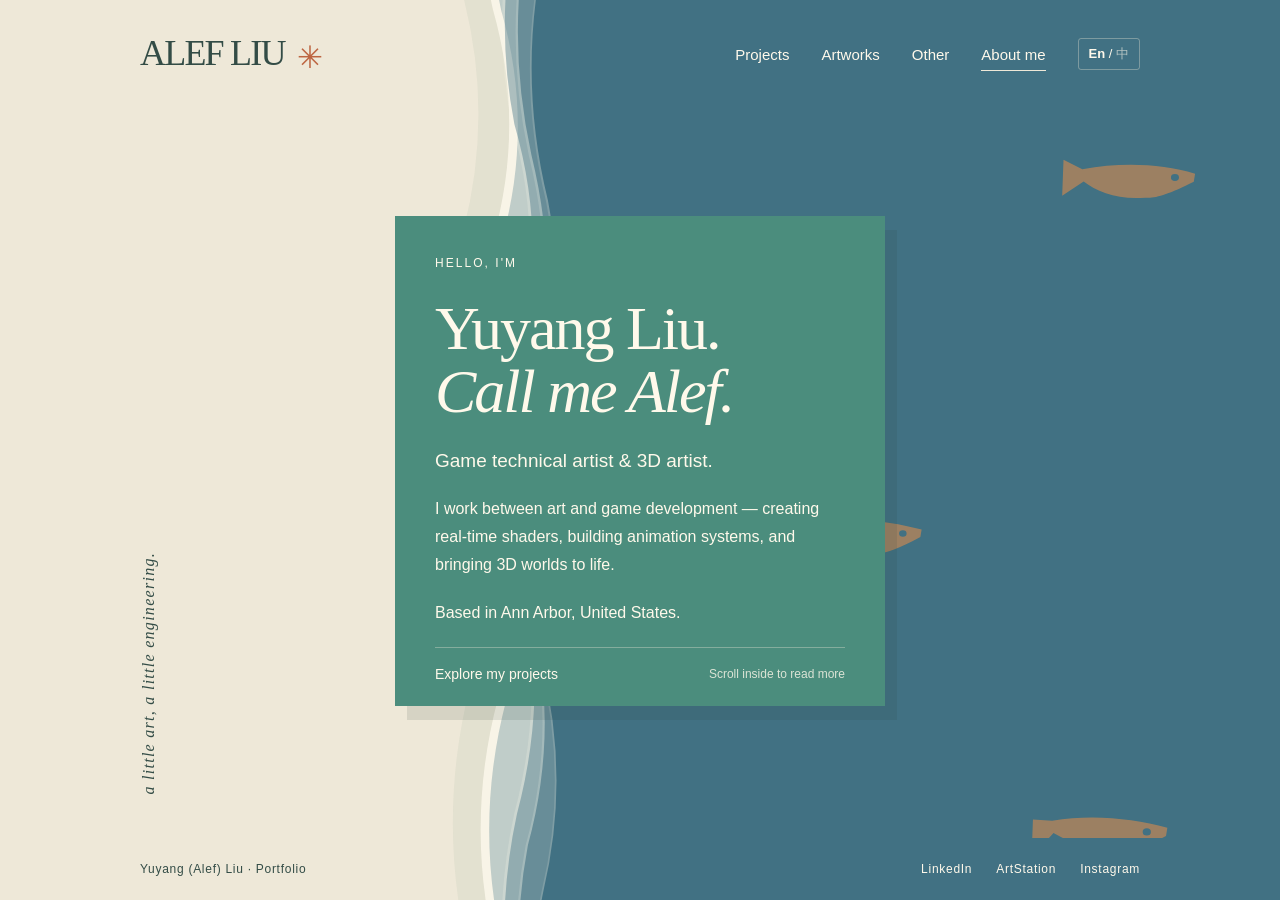
==== index.html @ fae75648 "Publish bilingual portfolio with updated Zelda project" ====
<!doctype html>
<html lang="en">
<head>
  <meta charset="UTF-8"><meta name="viewport" content="width=device-width, initial-scale=1">
  <title>Alef Liu — Games & Art</title>
  <meta name="description" content="Yuyang (Alef) Liu — game technical artist and 3D artist. Selected games, real-time shaders, animation, and illustrations.">
  <link rel="icon" href="data:image/svg+xml,%3Csvg xmlns='http://www.w3.org/2000/svg' viewBox='0 0 32 32'%3E%3Crect width='32' height='32' rx='7' fill='%23417183'/%3E%3Cpath d='M0 19Q8 10 16 19T32 19V32H0Z' fill='%23eee8d8'/%3E%3C/svg%3E">
  <link rel="stylesheet" href="style.css">
  <script src="content.js" defer></script><script src="i18n.js" defer></script><script src="app.js" defer></script><script src="shore.js" defer></script><script src="fish.js" defer></script>
</head>
<body>
  <a class="skip" href="#main">Skip to content</a>
  <canvas id="shore" aria-hidden="true"></canvas>
  <canvas id="fish" aria-hidden="true"></canvas>
  <header class="site-header">
    <canvas id="header-shore" aria-hidden="true"></canvas>
    <a class="wordmark" href="#about" aria-label="Alef Liu, home">ALEF LIU<span class="brand-star" aria-hidden="true">✳</span></a>
    <nav aria-label="Main navigation">
      <a href="#projects">Projects</a><a href="#artworks">Artworks</a><a href="#other">Other</a><a href="#about">About me</a><button class="language-toggle" type="button" aria-label="Switch to Chinese" aria-pressed="false"><span lang="en">En</span> / <span lang="zh-CN">中</span></button>
    </nav>
  </header>
  <main id="main" tabindex="-1"></main>
  <footer class="site-footer"><span>Yuyang (Alef) Liu · Portfolio</span><div class="footer-socials"><a href="https://www.linkedin.com/in/yuyang-alef-liu/" target="_blank" rel="noopener noreferrer">LinkedIn</a><a href="https://www.artstation.com/alefliu" target="_blank" rel="noopener noreferrer">ArtStation</a><a href="https://www.instagram.com/alefliu/" target="_blank" rel="noopener noreferrer">Instagram</a></div></footer>
</body>
</html>
---- style.css ----
:root{--sand:#eee8d8;--sea:#417183;--green:#4b8d7d;--rust:#bd6541;--ink:#334c46;--cream:#fff9eb;--line:rgba(238,232,216,.35);font-family:Arial,Helvetica,sans-serif;color:var(--cream);font-size:16px}
*{box-sizing:border-box}html{scroll-behavior:smooth}body{margin:0;background:linear-gradient(90deg,var(--sand) 40%,var(--sea) 40%);min-width:320px}a{color:inherit;text-underline-offset:6px}button,a{-webkit-tap-highlight-color:transparent}button{font:inherit}button,a,summary{touch-action:manipulation}a:focus-visible,button:focus-visible,summary:focus-visible,[tabindex]:focus-visible{outline:2px solid currentColor;outline-offset:7px}#shore{position:fixed;inset:0;width:100%;height:100%;z-index:-1;pointer-events:none}.site-header{height:112px;padding:0 5vw;display:flex;align-items:center;justify-content:space-between;position:relative;z-index:3}.wordmark{font:36px Georgia,serif;letter-spacing:-1.8px;color:var(--ink);text-decoration:none;white-space:nowrap}.brand-star{color:var(--rust);font-size:31px;margin-left:12px;display:inline-block;vertical-align:middle}nav{display:flex;gap:32px}nav a{font-size:15px;text-decoration:none;padding:12px 0;position:relative}nav a::after{content:"";height:1px;position:absolute;bottom:4px;left:0;right:100%;background:var(--sand);transition:right .25s}nav a:hover::after,nav a[aria-current=page]::after{right:0}.site-footer{display:flex;justify-content:space-between;padding:24px 5vw;font-size:12px;letter-spacing:.06em}.site-footer span{color:var(--ink)}.site-footer a{text-decoration:none}.about-view{min-height:calc(100svh - 178px);display:grid;place-items:center;padding:24px 20px 40px;position:relative}.intro-card{width:min(490px,calc(100vw - 40px));aspect-ratio:1;background:var(--green);box-shadow:12px 14px 0 rgba(40,65,58,.12);position:relative;display:flex;flex-direction:column;padding:38px 40px 24px}.eyebrow{font-size:12px;letter-spacing:.17em;text-transform:uppercase;margin:0 0 24px;line-height:1.6}.intro-scroll{overflow-y:auto;overscroll-behavior:contain;scrollbar-width:thin;scrollbar-color:var(--sand) transparent;flex:1;padding-right:15px;min-height:0}.intro-scroll h1{font:normal clamp(44px,5vw,62px)/1.02 Georgia,serif;letter-spacing:-2px;margin:0 0 23px}.intro-scroll h1 em{font-weight:normal}.intro-scroll p{font-size:16px;line-height:1.75;margin:0 0 20px}.intro-scroll .intro-role{font-size:19px;line-height:1.5}.intro-scroll h2{font:normal 28px Georgia,serif;margin:32px 0 16px}.intro-bottom{display:flex;justify-content:space-between;align-items:center;border-top:1px solid var(--line);margin-top:20px;padding-top:18px;gap:12px}.intro-bottom a{font-size:14px;text-decoration:none}.intro-bottom span{font-size:12px;opacity:.8}.coast-note{position:absolute;left:5vw;bottom:35px;color:var(--ink);font:italic 16px Georgia,serif;writing-mode:vertical-rl;transform:rotate(180deg);letter-spacing:.08em}.collection-heading{display:grid;grid-template-columns:40% 60%;padding-top:38px;margin-bottom:32px}.collection-heading .heading-left{padding:0 4vw 0 5vw;color:var(--ink)}.collection-heading h1{font:normal clamp(46px,6vw,86px)/1.05 Georgia,serif;letter-spacing:-3px;margin:0 0 16px}.collection-heading .eyebrow{color:var(--rust);margin-bottom:15px}.collection-heading .heading-right{padding:15px 5vw 0 7vw;align-self:center;max-width:780px;font-size:17px;line-height:1.8}.project{display:grid;grid-template-columns:40% 60%;padding:45px 0 65px;scroll-margin-top:25px}.project-title{padding:4px 5vw;color:var(--ink)}.project-title-inner{position:sticky;top:40px}.project-number{font:italic 17px Georgia,serif;color:var(--rust);display:block;margin-bottom:24px}.project h2{font:normal clamp(32px,3.8vw,53px)/1.1 Georgia,serif;letter-spacing:-1.6px;margin:0 0 19px;overflow-wrap:anywhere}.project-subtitle{font:italic 19px/1.5 Georgia,serif;margin:0 0 28px}.tags{display:flex;gap:8px 16px;flex-wrap:wrap;font-size:12px;letter-spacing:.08em;text-transform:uppercase;line-height:1.6}.project-content{min-width:0;padding:0 5vw 0 7vw}.media{margin:0 0 25px;background:#315867;overflow:hidden;position:relative}.media img{display:block;width:100%;height:auto;max-height:560px;object-fit:contain}.video{aspect-ratio:16/9}.video iframe{border:0;width:100%;height:100%;display:block}.description{font-size:17px;line-height:1.8;margin:0 0 20px;max-width:65ch}.project-content details{border-bottom:1px solid var(--line);padding-bottom:24px}.project-content summary{cursor:pointer;width:max-content;font:italic 22px Georgia,serif;list-style:none;padding:8px 0;display:flex;gap:20px;align-items:center}.project-content summary::-webkit-details-marker{display:none}.project-content summary::after{content:"+";font:20px Arial,sans-serif}.project-content details[open] summary::after{content:"−"}.detail-body{padding-top:24px;line-height:1.8}.detail-body p{margin:0 0 24px}.detail-body h3{font:normal 25px Georgia,serif;margin:10px 0 15px}.detail-body .media{margin-top:25px}.source-link{display:inline-block;font-size:14px;margin:12px 22px 0 0}.placeholder{aspect-ratio:16/9;border:1px solid var(--line);display:flex;align-items:center;justify-content:center;flex-direction:column;background:transparent;gap:16px}.placeholder strong{font:normal 48px Georgia,serif}.placeholder span{font-size:13px;letter-spacing:.12em}.placeholder small{font-size:13px;opacity:.85}.skip{position:fixed;left:20px;top:-100px;background:var(--green);padding:12px;z-index:10}.skip:focus{top:10px}.empty{padding:5vw}.appear{animation:appear .45s ease both}@keyframes appear{from{opacity:0;transform:translateY(8px)}to{opacity:1;transform:translateY(0)}}
.video img{width:100%;height:100%;object-fit:cover}.play-video{position:absolute;inset:0;border:0;background:linear-gradient(transparent 35%,rgba(12,32,37,.7));color:white;display:flex;align-items:center;justify-content:center;flex-direction:column;gap:18px;cursor:pointer}.play-icon{font-size:40px;width:72px;height:72px;border:1px solid rgba(255,255,255,.8);border-radius:50%;display:grid;place-items:center;background:rgba(24,48,54,.55);transition:transform .2s}.play-video:hover .play-icon{transform:scale(1.08)}.play-video>span:last-child{font-size:14px;text-shadow:0 1px 5px #132e36}.video-fallback{display:block;font-size:12px;margin:-12px 0 22px;opacity:.85}
@media(min-width:1600px){.project-content{padding-right:9vw}.intro-card{width:530px}}
@media(max-width:760px){.site-header{height:auto;min-height:115px;padding:24px 6vw;align-items:flex-start;gap:20px;flex-direction:column}.wordmark{font-size:32px}nav{gap:24px;align-self:flex-end}nav a{font-size:14px}nav a:first-child{color:var(--ink)}.about-view{min-height:calc(100svh - 185px);padding:30px 20px 50px}.intro-card{padding:28px 28px 20px;width:min(440px,calc(100vw - 40px))}.intro-scroll h1{font-size:48px}.intro-scroll p{font-size:16px}.intro-scroll .intro-role{font-size:17px}.intro-bottom span{font-size:11px}.coast-note{display:none}.collection-heading{grid-template-columns:1fr;margin:0;padding:20px 6vw 5px;background:var(--sand);color:var(--ink)}.collection-heading .heading-left,.collection-heading .heading-right{padding:12px 0}.collection-heading h1{font-size:56px}.collection-heading .heading-right{font-size:16px}.project{grid-template-columns:1fr;padding:0}.project-title{background:var(--sand);padding:35px 6vw 55px;position:relative}.project-title::after{content:"";position:absolute;left:0;right:0;bottom:-1px;height:20px;background:var(--sea);clip-path:polygon(0 65%,10% 30%,20% 15%,30% 45%,40% 70%,50% 85%,60% 45%,70% 20%,80% 35%,90% 65%,100% 50%,100% 100%,0 100%)}.project-number{margin-bottom:12px}.project h2{font-size:42px;max-width:560px}.project-subtitle{margin-bottom:18px}.project-content{background:var(--sea);padding:25px 6vw 50px}.project-title-inner{position:static}.description{font-size:16px}.site-footer{gap:15px;padding:22px 6vw;font-size:11px}.collection-open .site-footer{background:var(--sea)}.collection-open .site-footer span{color:var(--sand)}.placeholder strong{font-size:38px}}
@media(prefers-reduced-motion:reduce){html{scroll-behavior:auto}.appear{animation:none}*{transition:none!important}}
.project-shore{display:none}
:root{--content-width:1000px}
@media(min-width:761px){
  .site-header,.site-footer,.collection-open main>section{width:calc(100% - 96px);max-width:var(--content-width);margin-inline:auto}
  .site-header{height:108px;padding:0}
  .site-footer{padding:24px 0}
  .collection-heading{padding-top:28px;margin-bottom:20px}
  .collection-heading .heading-left{padding:0 100px 0 0;text-align:left}
  .collection-heading h1{font-size:64px;letter-spacing:-2.5px}
  .collection-heading .heading-right{padding:12px 0 0 56px;font-size:16px}
  .project{padding:34px 0 50px}
  .project-title{padding:4px 112px 0 0;text-align:right}
  .project-title .tags{justify-content:flex-end}
  .project h2{font-size:40px;letter-spacing:-1.3px;line-height:1.12}
  .project-number{margin-bottom:18px}
  .project-subtitle{font-size:18px;margin-bottom:22px}
  .project-content{padding:0 0 0 56px}
  .description{font-size:16px;line-height:1.75}
  .coast-note{left:max(48px,calc((100vw - var(--content-width))/2))}
}
@media(min-width:761px) and (max-width:1000px){
  .site-header,.site-footer,.collection-open main>section{width:calc(100% - 64px)}
  .project-title{padding-right:90px}
  .project-content,.collection-heading .heading-right{padding-left:40px}
  .collection-heading h1{font-size:52px}
  .project h2{font-size:33px}
  nav{gap:22px}
}
@media(max-width:760px){.project-title{padding-bottom:105px}.project-title::after{display:none}.project-shore{display:block;position:absolute;left:0;bottom:-1px;width:100%;height:86px;pointer-events:none}}

.about-links{display:flex;flex-wrap:wrap;gap:16px 24px;margin-top:24px;padding-bottom:12px}
.intro-scroll .about-work-link,.about-links a{font-size:13px;line-height:1.6}
.footer-socials{display:flex;align-items:center;gap:24px;white-space:nowrap}
.language-toggle{border:1px solid var(--line);border-radius:3px;background:transparent;color:inherit;padding:6px 10px;font-size:13px;white-space:nowrap;cursor:pointer;align-self:center}
.site-header{position:sticky;top:0;z-index:10;isolation:isolate}
body{isolation:isolate}
#shore{z-index:-2}
#fish{position:fixed;inset:0;width:100%;height:100%;z-index:-1;pointer-events:none}
#header-shore{position:absolute;top:0;left:calc(50% - 50vw);width:100vw;height:100%;z-index:-1;pointer-events:none;background:linear-gradient(90deg,var(--sand) 40%,var(--sea) 40%)}
@media(min-width:761px){.project-title-inner{top:140px}.project{scroll-margin-top:132px}}
.language-toggle span{opacity:.6}.language-toggle[aria-pressed=false] span:first-child,.language-toggle[aria-pressed=true] span:last-child{opacity:1;font-weight:bold}
html[lang=zh-CN] .intro-scroll h1{font-size:42px;line-height:1.3;letter-spacing:0}
html[lang=zh-CN] .intro-scroll h2{font-size:25px}html[lang=zh-CN] .collection-heading h1{letter-spacing:0}
@media(max-width:760px){nav{gap:14px;flex-wrap:wrap;justify-content:flex-end}nav a{font-size:13px}.language-toggle{padding:6px;font-size:12px}html[lang=zh-CN] .intro-scroll h1{font-size:32px}}
@media(max-width:760px){.site-footer{flex-wrap:wrap}.footer-socials{margin-left:auto;gap:18px}}
html{overflow-y:scroll}
body{padding-bottom:var(--footer-height,70px);overflow-x:clip}
.site-footer{position:fixed;bottom:0;left:50%;transform:translateX(-50%);z-index:10;isolation:isolate;margin:0}
#footer-shore{position:absolute;inset:0 auto auto 0;width:100vw;height:100%;z-index:-1;pointer-events:none}
@media(max-width:760px){.site-footer{width:100%;padding-bottom:calc(22px + env(safe-area-inset-bottom,0px))}}
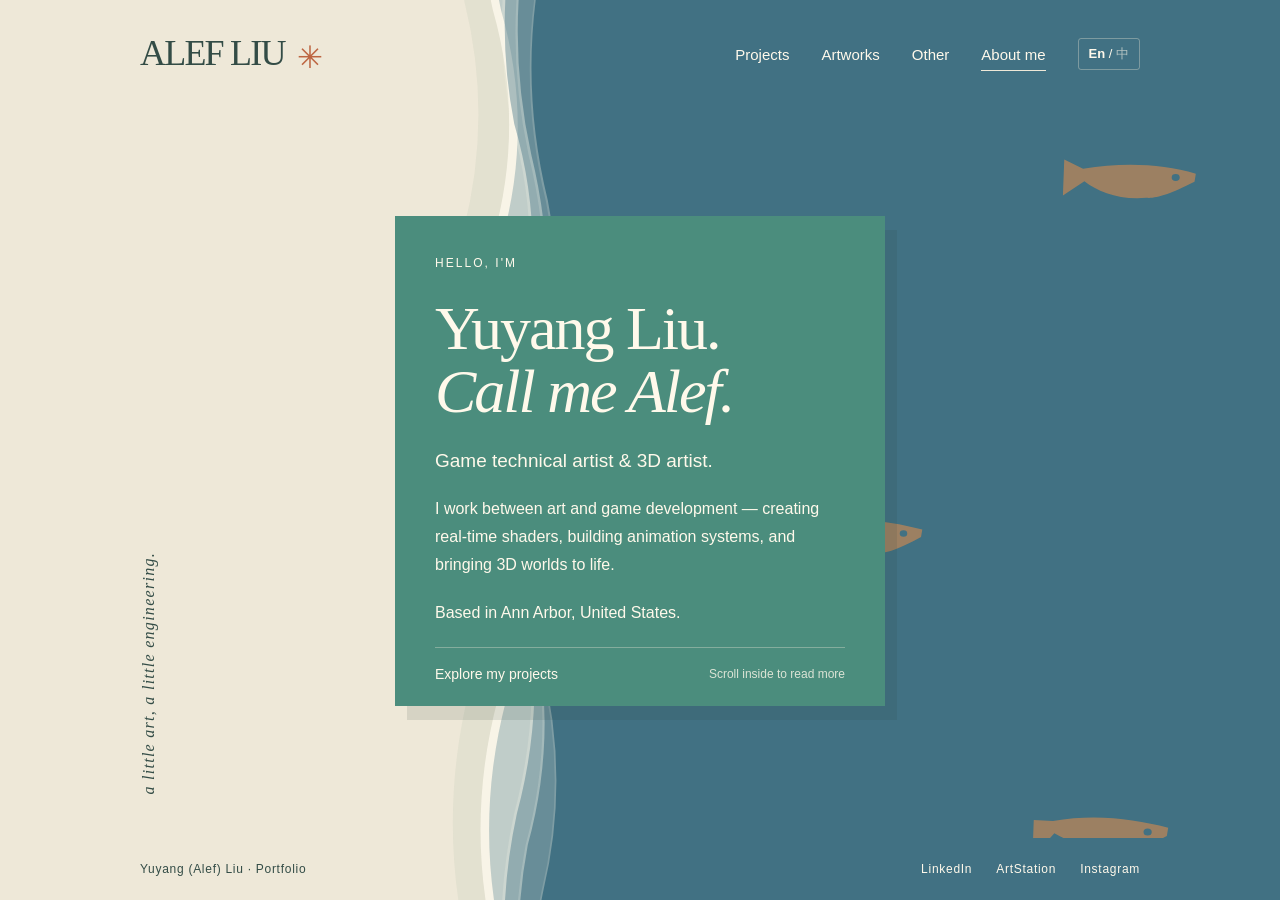
==== commit 985ee77b: "Version page assets so visitors receive the updated portfolio" ====
--- a/index.html
+++ b/index.html
@@ -5,8 +5,8 @@
   <title>Alef Liu — Games & Art</title>
   <meta name="description" content="Yuyang (Alef) Liu — game technical artist and 3D artist. Selected games, real-time shaders, animation, and illustrations.">
   <link rel="icon" href="data:image/svg+xml,%3Csvg xmlns='http://www.w3.org/2000/svg' viewBox='0 0 32 32'%3E%3Crect width='32' height='32' rx='7' fill='%23417183'/%3E%3Cpath d='M0 19Q8 10 16 19T32 19V32H0Z' fill='%23eee8d8'/%3E%3C/svg%3E">
-  <link rel="stylesheet" href="style.css">
-  <script src="content.js" defer></script><script src="i18n.js" defer></script><script src="app.js" defer></script><script src="shore.js" defer></script><script src="fish.js" defer></script>
+  <link rel="stylesheet" href="style.css?v=20261009-portfolio">
+  <script src="content.js?v=20261009-portfolio" defer></script><script src="i18n.js?v=20261009-portfolio" defer></script><script src="app.js?v=20261009-portfolio" defer></script><script src="shore.js?v=20261009-portfolio" defer></script><script src="fish.js?v=20261009-portfolio" defer></script>
 </head>
 <body>
   <a class="skip" href="#main">Skip to content</a>
--- a/style.css
+++ b/style.css
@@ -42,6 +42,12 @@
 body{isolation:isolate}
 #shore{z-index:-2}
 #fish{position:fixed;inset:0;width:100%;height:100%;z-index:-1;pointer-events:none}
+.game-preview{aspect-ratio:960/632}.game-preview>img{width:100%;height:100%;object-fit:contain}.game-preview iframe{width:100%;height:100%;border:0;display:block}
+.video-comparison{display:grid;grid-template-columns:minmax(0,1fr);gap:18px;align-items:center;margin-bottom:24px}
+.comparison-item{min-width:0}.comparison-label{font:italic 18px Georgia,serif;margin:0 0 12px}.comparison-arrow{font:30px Georgia,serif;text-align:center}.video-comparison .media{margin-bottom:20px}.video-comparison .video-fallback{margin-bottom:0;font-size:11px}.video-comparison .video{aspect-ratio:4/3}
+.native-video{background:transparent}.native-video video{display:block;width:100%;height:auto;max-height:560px;object-fit:contain}.video-comparison .native-video{aspect-ratio:16/9;background:#243d45;margin-bottom:0}.video-comparison .native-video video{width:100%;height:100%;object-fit:contain}.video-comparison .comparison-arrow{align-self:center;height:auto;line-height:1;display:grid;place-items:center}
+.gif-gallery{display:grid;grid-template-columns:repeat(3,minmax(0,1fr));gap:12px;margin:24px 0 28px}.gif-gallery figure{margin:0;min-width:0}.gif-gallery img{width:100%;height:auto;aspect-ratio:3/4;object-fit:contain;display:block}.gif-gallery figcaption{font-size:11px;text-align:center;margin-top:8px;opacity:.8}
+@media(max-width:480px){.video-comparison{gap:14px}.comparison-arrow{font-size:24px}.gif-gallery{gap:6px}.gif-gallery figcaption{font-size:10px}}
 #header-shore{position:absolute;top:0;left:calc(50% - 50vw);width:100vw;height:100%;z-index:-1;pointer-events:none;background:linear-gradient(90deg,var(--sand) 40%,var(--sea) 40%)}
 @media(min-width:761px){.project-title-inner{top:140px}.project{scroll-margin-top:132px}}
 .language-toggle span{opacity:.6}.language-toggle[aria-pressed=false] span:first-child,.language-toggle[aria-pressed=true] span:last-child{opacity:1;font-weight:bold}
@@ -54,3 +60,12 @@
 .site-footer{position:fixed;bottom:0;left:50%;transform:translateX(-50%);z-index:10;isolation:isolate;margin:0}
 #footer-shore{position:absolute;inset:0 auto auto 0;width:100vw;height:100%;z-index:-1;pointer-events:none}
 @media(max-width:760px){.site-footer{width:100%;padding-bottom:calc(22px + env(safe-area-inset-bottom,0px))}}
+
+/* Proportional columns keep the cropped monster models at an equal height. */
+.monster-gallery{grid-template-columns:0.905fr 0.703fr 1.367fr;align-items:center}.monster-gallery img{width:100%;height:auto;aspect-ratio:auto}
+.monster-gallery figure:nth-child(1) img{aspect-ratio:676/771}.monster-gallery figure:nth-child(2) img{aspect-ratio:504/741}.monster-gallery figure:nth-child(3) img{aspect-ratio:1109/823}
+
+.game-preview.is-playing{aspect-ratio:auto}.game-preview.is-playing iframe{height:100%}
+.dreamweaver-gallery{grid-template-columns:0.3145fr 0.4373fr 0.3432fr;max-width:340px;margin-inline:auto;align-items:center}.dreamweaver-gallery img{width:100%;height:auto}.dreamweaver-gallery figure:nth-child(1) img{aspect-ratio:273/868}.dreamweaver-gallery figure:nth-child(2) img{aspect-ratio:387/885}.dreamweaver-gallery figure:nth-child(3) img{aspect-ratio:291/848}
+
+.native-video video{background:#000}
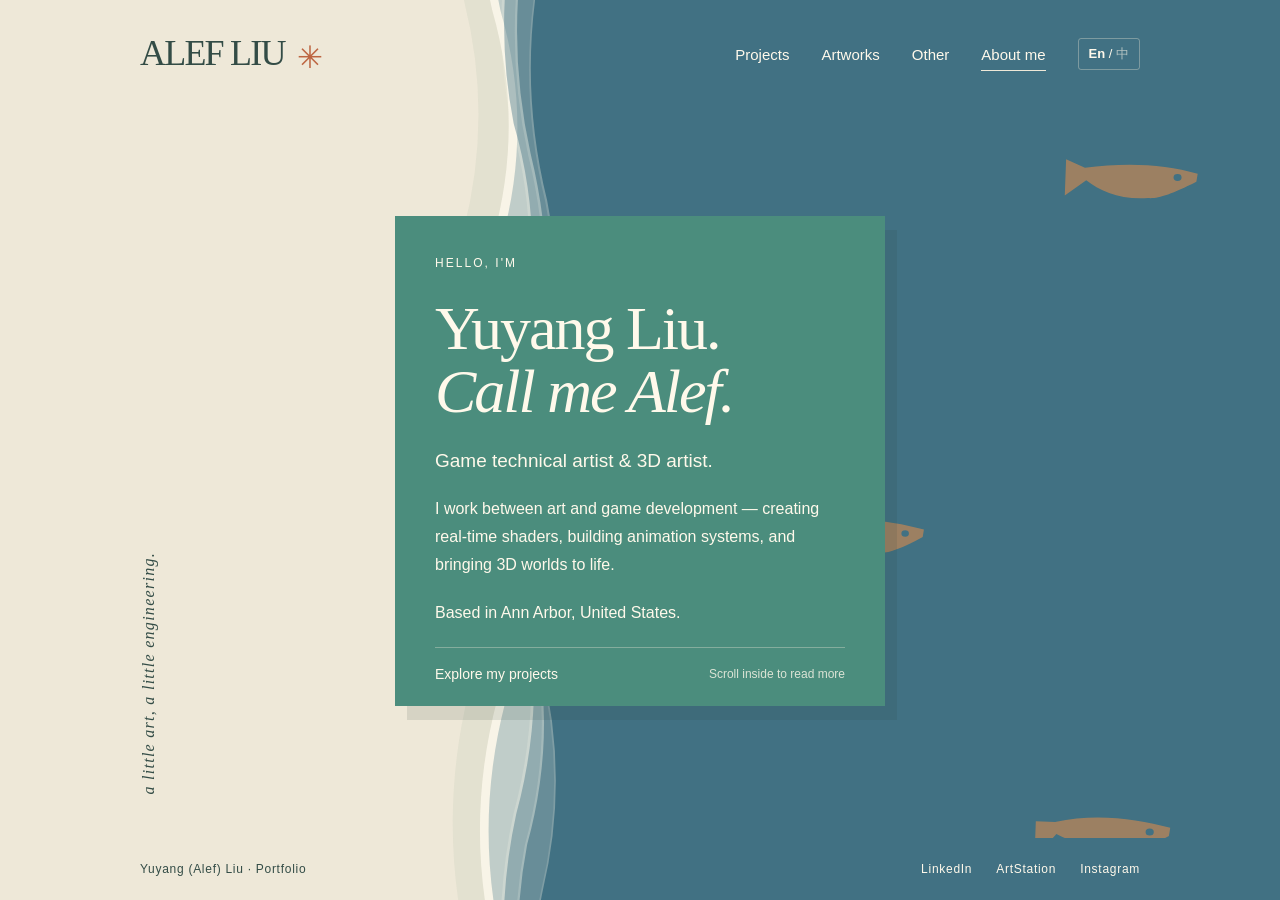
==== commit 2cedc667: "Update portfolio content, Chinese links, and visitor analytics" ====
--- a/index.html
+++ b/index.html
@@ -5,8 +5,9 @@
   <title>Alef Liu — Games & Art</title>
   <meta name="description" content="Yuyang (Alef) Liu — game technical artist and 3D artist. Selected games, real-time shaders, animation, and illustrations.">
   <link rel="icon" href="data:image/svg+xml,%3Csvg xmlns='http://www.w3.org/2000/svg' viewBox='0 0 32 32'%3E%3Crect width='32' height='32' rx='7' fill='%23417183'/%3E%3Cpath d='M0 19Q8 10 16 19T32 19V32H0Z' fill='%23eee8d8'/%3E%3C/svg%3E">
-  <link rel="stylesheet" href="style.css?v=20261009-portfolio">
-  <script src="content.js?v=20261009-portfolio" defer></script><script src="i18n.js?v=20261009-portfolio" defer></script><script src="app.js?v=20261009-portfolio" defer></script><script src="shore.js?v=20261009-portfolio" defer></script><script src="fish.js?v=20261009-portfolio" defer></script>
+  <link rel="stylesheet" href="style.css?v=20261010-portfolio">
+  <script src="content.js?v=20261010-portfolio" defer></script><script src="i18n.js?v=20261010-portfolio" defer></script><script src="app.js?v=20261010-portfolio" defer></script><script src="shore.js?v=20261010-portfolio" defer></script><script src="fish.js?v=20261010-portfolio" defer></script>
+  <script src="analytics.js?v=20261010-portfolio" defer></script>
 </head>
 <body>
   <a class="skip" href="#main">Skip to content</a>
@@ -20,6 +21,6 @@
     </nav>
   </header>
   <main id="main" tabindex="-1"></main>
-  <footer class="site-footer"><span>Yuyang (Alef) Liu · Portfolio</span><div class="footer-socials"><a href="https://www.linkedin.com/in/yuyang-alef-liu/" target="_blank" rel="noopener noreferrer">LinkedIn</a><a href="https://www.artstation.com/alefliu" target="_blank" rel="noopener noreferrer">ArtStation</a><a href="https://www.instagram.com/alefliu/" target="_blank" rel="noopener noreferrer">Instagram</a></div></footer>
+  <footer class="site-footer"><span>Yuyang (Alef) Liu · Portfolio</span><div class="footer-socials"><a href="https://www.linkedin.com/in/yuyang-alef-liu/" target="_blank" rel="noopener noreferrer">LinkedIn</a><a href="https://www.artstation.com/alefliu" target="_blank" rel="noopener noreferrer">ArtStation</a><a href="https://www.instagram.com/alefliu/" target="_blank" rel="noopener noreferrer">Instagram</a><a class="zh-only" href="https://space.bilibili.com/49820579" target="_blank" rel="noopener noreferrer">B站</a><a class="zh-only" href="https://www.xiaohongshu.com/user/profile/624dcdc5000000001000b851" target="_blank" rel="noopener noreferrer">小红书</a></div></footer>
 </body>
 </html>
--- a/style.css
+++ b/style.css
@@ -69,3 +69,9 @@
 .dreamweaver-gallery{grid-template-columns:0.3145fr 0.4373fr 0.3432fr;max-width:340px;margin-inline:auto;align-items:center}.dreamweaver-gallery img{width:100%;height:auto}.dreamweaver-gallery figure:nth-child(1) img{aspect-ratio:273/868}.dreamweaver-gallery figure:nth-child(2) img{aspect-ratio:387/885}.dreamweaver-gallery figure:nth-child(3) img{aspect-ratio:291/848}
 
 .native-video video{background:#000}
+
+html:not([lang="zh-CN"]) .zh-only{display:none}
+.footer-socials{flex-wrap:wrap;justify-content:flex-end;row-gap:10px}
+
+html[lang="zh-CN"] .coast-note{transform:none;text-orientation:upright;font-style:normal}
+
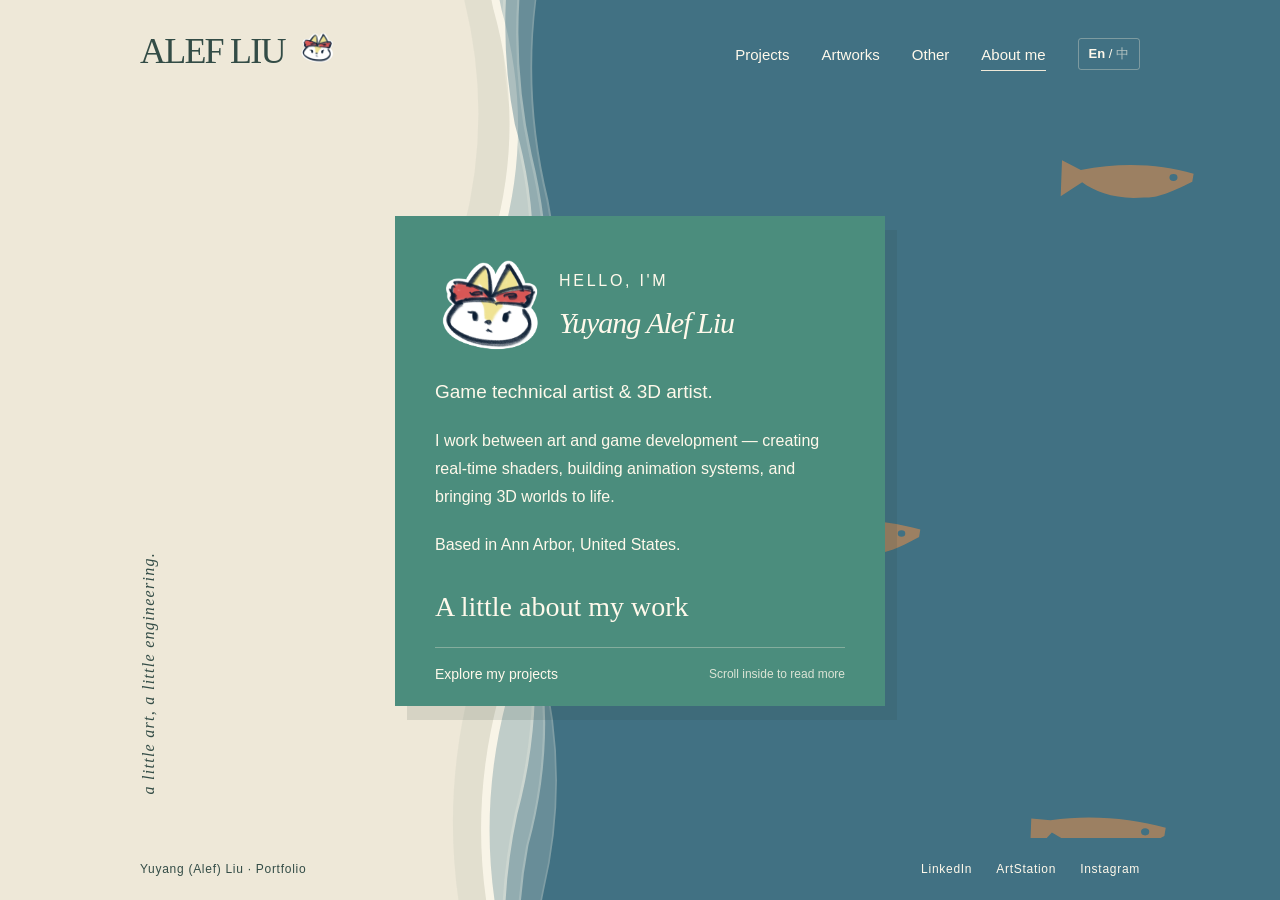
==== commit a959017f: "Refine bilingual headings and add Alef logo" ====
--- a/index.html
+++ b/index.html
@@ -5,9 +5,9 @@
   <title>Alef Liu — Games & Art</title>
   <meta name="description" content="Yuyang (Alef) Liu — game technical artist and 3D artist. Selected games, real-time shaders, animation, and illustrations.">
   <link rel="icon" href="data:image/svg+xml,%3Csvg xmlns='http://www.w3.org/2000/svg' viewBox='0 0 32 32'%3E%3Crect width='32' height='32' rx='7' fill='%23417183'/%3E%3Cpath d='M0 19Q8 10 16 19T32 19V32H0Z' fill='%23eee8d8'/%3E%3C/svg%3E">
-  <link rel="stylesheet" href="style.css?v=20261010-portfolio">
-  <script src="content.js?v=20261010-portfolio" defer></script><script src="i18n.js?v=20261010-portfolio" defer></script><script src="app.js?v=20261010-portfolio" defer></script><script src="shore.js?v=20261010-portfolio" defer></script><script src="fish.js?v=20261010-portfolio" defer></script>
-  <script src="analytics.js?v=20261010-portfolio" defer></script>
+  <link rel="stylesheet" href="style.css?v=20261010-logo">
+  <script src="content.js?v=20261010-logo" defer></script><script src="i18n.js?v=20261010-logo" defer></script><script src="app.js?v=20261010-logo" defer></script><script src="shore.js?v=20261010-logo" defer></script><script src="fish.js?v=20261010-logo" defer></script>
+  <script src="analytics.js?v=20261010-logo" defer></script>
 </head>
 <body>
   <a class="skip" href="#main">Skip to content</a>
@@ -15,7 +15,7 @@
   <canvas id="fish" aria-hidden="true"></canvas>
   <header class="site-header">
     <canvas id="header-shore" aria-hidden="true"></canvas>
-    <a class="wordmark" href="#about" aria-label="Alef Liu, home">ALEF LIU<span class="brand-star" aria-hidden="true">✳</span></a>
+    <a class="wordmark" href="#about" aria-label="Alef Liu, home">ALEF LIU<img class="brand-logo" src="assets/alef-logo.png" alt=""></a>
     <nav aria-label="Main navigation">
       <a href="#projects">Projects</a><a href="#artworks">Artworks</a><a href="#other">Other</a><a href="#about">About me</a><button class="language-toggle" type="button" aria-label="Switch to Chinese" aria-pressed="false"><span lang="en">En</span> / <span lang="zh-CN">中</span></button>
     </nav>
--- a/style.css
+++ b/style.css
@@ -75,3 +75,14 @@
 
 html[lang="zh-CN"] .coast-note{transform:none;text-orientation:upright;font-style:normal}
 
+
+.brand-logo{width:48px;height:48px;object-fit:contain;vertical-align:middle;margin-left:8px}
+.intro-heading{display:flex;align-items:center;gap:14px;margin-bottom:24px}.intro-logo{width:90px;height:90px;object-fit:contain;flex-shrink:0}.intro-heading>div{min-width:0}.intro-heading .eyebrow{margin:0 0 10px}.intro-scroll .intro-heading h1{font-size:30px;line-height:1.2;letter-spacing:-1px;margin:0;white-space:nowrap}html[lang=zh-CN] .intro-scroll .intro-heading h1{font-size:30px;letter-spacing:0}
+html[lang=zh-CN] .collection-heading h1{font-size:clamp(28px,3.2vw,38px);white-space:nowrap}
+@media(max-width:480px){.intro-logo{width:64px;height:64px}.intro-heading{gap:10px}.intro-scroll .intro-heading h1,html[lang=zh-CN] .intro-scroll .intro-heading h1{font-size:24px}.intro-heading .eyebrow{font-size:11px;letter-spacing:.08em}}
+
+.intro-logo{width:110px;height:100px;position:relative;overflow:hidden;align-self:center}.intro-logo img{position:absolute;width:170%;height:170%;object-fit:contain;left:50%;top:50%;transform:translate(-50%,-36%)}
+@media(max-width:480px){.intro-logo{width:76px;height:76px}}
+
+.intro-logo img{width:145%;height:145%;transform:translate(-50%,-36%)}
+
